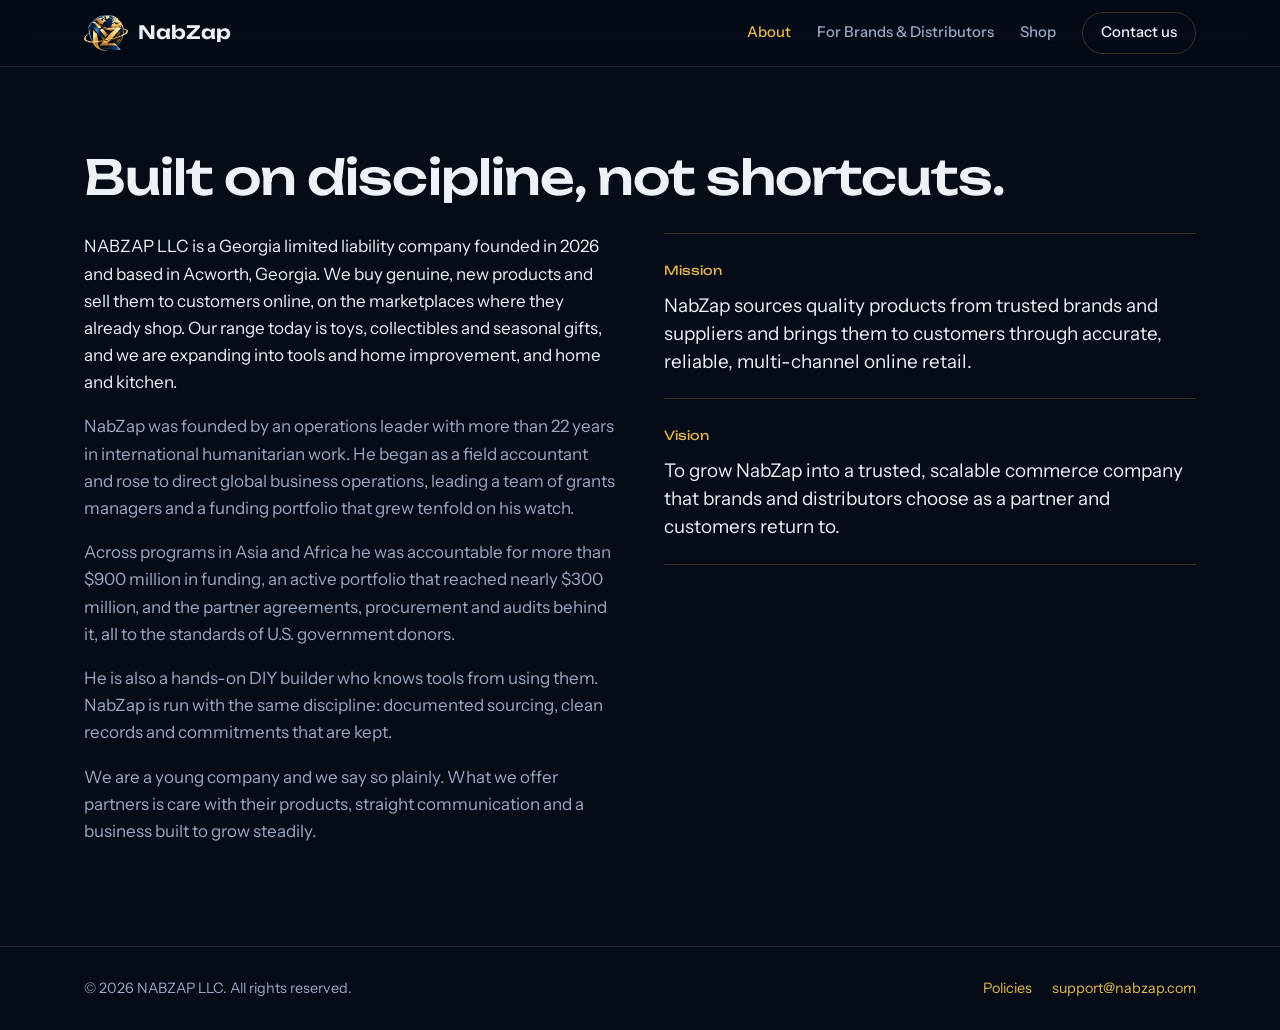
==== about.html @ 9b012431 "Menu, earth scene, contact and bio updates" ====
<!DOCTYPE html>
<html lang="en">
<head>
<meta charset="utf-8">
<meta name="viewport" content="width=device-width, initial-scale=1">
<meta name="theme-color" content="#050b17">
<title>About | NabZap</title>
<meta name="description" content="About NABZAP LLC: our mission, vision and the experience behind the company.">
<link rel="icon" type="image/png" href="favicon.png">
<link rel="stylesheet" href="style.css">
</head>
<body>

<header class="site">
  <div class="wrap">
    <a class="brand" href="index.html"><img src="logo.png" alt="NabZap logo"><span>NabZap</span></a>
    <button class="menu-btn" type="button" aria-label="Menu" aria-expanded="false" aria-controls="site-nav"><span></span><span></span><span></span></button>
    <nav class="main" id="site-nav">
      <a href="about.html" aria-current="page">About</a>
      <a href="brands.html">For Brands &amp; Distributors</a>
      <a href="shop.html">Shop</a>
      <a class="nav-cta" href="contact.html">Contact us</a>
    </nav>
  </div>
</header>

<main>

<section class="band">
  <div class="wrap">
    <h1 class="page">Built on discipline, not shortcuts.</h1>
    <div class="grid two">
      <div>
        <p>NABZAP LLC is a Georgia limited liability company founded in 2026 and based in Acworth, Georgia. We buy genuine, new products and sell them to customers online, on the marketplaces where they already shop. Our range today is toys, collectibles and seasonal gifts, and we are expanding into tools and home improvement, and home and kitchen.</p>
        <p class="muted">NabZap was founded by an operations leader with more than 22 years in international humanitarian work. He began as a field accountant and rose to direct global business operations, leading a team of grants managers and a funding portfolio that grew tenfold on his watch.</p>
        <p class="muted">Across programs in Asia and Africa he was accountable for more than $900 million in funding, an active portfolio that reached nearly $300 million, and the partner agreements, procurement and audits behind it, all to the standards of U.S. government donors.</p>
        <p class="muted">He is also a hands-on DIY builder who knows tools from using them. NabZap is run with the same discipline: documented sourcing, clean records and commitments that are kept.</p>
        <p class="muted">We are a young company and we say so plainly. What we offer partners is care with their products, straight communication and a business built to grow steadily.</p>
      </div>
      <div>
        <div class="statement">
          <span class="label">Mission</span>
          <p>NabZap sources quality products from trusted brands and suppliers and brings them to customers through accurate, reliable, multi-channel online retail.</p>
        </div>
        <div class="statement">
          <span class="label">Vision</span>
          <p>To grow NabZap into a trusted, scalable commerce company that brands and distributors choose as a partner and customers return to.</p>
        </div>
      </div>
    </div>
  </div>
</section>

</main>

<footer class="site">
  <div class="wrap">
    <div>© 2026 NABZAP LLC. All rights reserved.</div>
    <div><a href="policies.html">Policies</a><a href="mailto:support@nabzap.com">support@nabzap.com</a></div>
  </div>
</footer>
<script src="site.js"></script>
</body>
</html>
---- style.css ----
@import url("https://fonts.googleapis.com/css2?family=Unbounded:wght@400;500;600&family=Instrument+Sans:wght@400;500;600&display=swap");

:root {
  --space: #050b17;
  --deep: #0a1730;
  --panel: #0e1f3f;
  --gold: #e6b84a;
  --gold-deep: #b8892b;
  --ice: #edf1f8;
  --mist: #9aa8c0;
  --line: rgba(230, 184, 74, 0.22);
  --line-soft: rgba(154, 168, 192, 0.18);
  --display: "Unbounded", "Segoe UI", system-ui, sans-serif;
  --body: "Instrument Sans", -apple-system, "Segoe UI", Roboto, Arial, sans-serif;
}
* { box-sizing: border-box; }
html { scroll-behavior: smooth; }
body {
  margin: 0;
  background: var(--space);
  color: var(--ice);
  font-family: var(--body);
  font-size: 17px;
  line-height: 1.6;
  overflow-x: hidden;
}
h1, h2, h3 { font-family: var(--display); font-weight: 500; line-height: 1.12; margin: 0 0 0.6em; letter-spacing: -0.02em; color: var(--ice); }
h1 { font-size: clamp(2.1rem, 5.4vw, 4rem); }
h2 { font-size: clamp(1.5rem, 3.4vw, 2.5rem); max-width: 18em; }
h3 { font-size: 1rem; letter-spacing: 0; }
p { margin: 0 0 1em; max-width: 62ch; }
a { color: var(--gold); }
a:focus-visible, .btn:focus-visible { outline: 2px solid var(--gold); outline-offset: 3px; }
.wrap { max-width: 1160px; margin: 0 auto; padding: 0 24px; }
.muted { color: var(--mist); }

/* Header */
header.site {
  position: sticky; top: 0; z-index: 20;
  background: rgba(5, 11, 23, 0.78);
  -webkit-backdrop-filter: blur(14px); backdrop-filter: blur(14px);
  border-bottom: 1px solid var(--line-soft);
}
header.site .wrap { display: flex; align-items: center; justify-content: space-between; gap: 12px 24px; padding-top: 12px; padding-bottom: 12px; flex-wrap: wrap; }
.brand { display: flex; align-items: center; gap: 10px; text-decoration: none; }
.brand img { width: 44px; height: auto; }
.brand span { font-family: var(--display); font-size: 1.15rem; font-weight: 600; color: var(--ice); }
nav.main { display: flex; gap: 8px 26px; flex-wrap: wrap; }
nav.main a { text-decoration: none; color: var(--mist); font-size: 0.93rem; font-weight: 500; transition: color 0.15s; }
nav.main a:hover { color: var(--gold); }

/* Hero: the one bold moment. Orbit rings echo the ring in the logo. */
.hero { position: relative; padding: 72px 0 84px; }
.hero::before {
  content: ""; position: absolute; inset: 0; pointer-events: none;
  background:
    radial-gradient(60% 70% at 78% 45%, rgba(30, 72, 150, 0.42), transparent 70%),
    radial-gradient(40% 50% at 80% 50%, rgba(230, 184, 74, 0.10), transparent 70%);
}
.hero .wrap { position: relative; display: grid; grid-template-columns: 1.15fr 1fr; gap: 32px; align-items: center; }
.tagline { font-family: var(--display); font-size: 0.82rem; font-weight: 400; color: var(--gold); margin-bottom: 22px; }
.hero h1 { background: linear-gradient(100deg, #ffffff 30%, #f3d58a 100%); -webkit-background-clip: text; background-clip: text; color: transparent; }
.hero p.lead { font-size: 1.14rem; color: var(--mist); max-width: 46ch; }
.orbit { position: relative; width: min(100%, 460px); aspect-ratio: 1; justify-self: center; display: grid; place-items: center; }
.orbit img { position: relative; width: 74%; height: auto; filter: drop-shadow(0 24px 60px rgba(20, 60, 140, 0.65)); }
.orbit i {
  position: absolute; inset: 0; border-radius: 50%;
  border: 1px solid var(--line);
  transform: rotateX(72deg) rotateZ(0deg);
  animation: spin 26s linear infinite;
}
.orbit i::after { content: ""; position: absolute; top: -4px; left: 50%; width: 8px; height: 8px; border-radius: 50%; background: var(--gold); box-shadow: 0 0 14px 3px rgba(230, 184, 74, 0.8); }
.orbit i:nth-child(2) { inset: 9%; transform: rotateX(72deg) rotateY(24deg); animation-duration: 38s; animation-direction: reverse; border-color: rgba(154, 168, 192, 0.25); }
.orbit i:nth-child(2)::after { background: #8fb4ff; box-shadow: 0 0 14px 3px rgba(120, 165, 255, 0.8); }
@keyframes spin { to { transform: rotateX(72deg) rotateZ(360deg); } }
.orbit i:nth-child(2) { animation-name: spin2; }
@keyframes spin2 { from { transform: rotateX(72deg) rotateY(24deg) rotateZ(0deg); } to { transform: rotateX(72deg) rotateY(24deg) rotateZ(360deg); } }

.btns { display: flex; gap: 12px; flex-wrap: wrap; margin-top: 28px; }
.btn {
  display: inline-block; padding: 13px 24px; border-radius: 999px;
  font-family: var(--body); font-weight: 600; font-size: 0.95rem; text-decoration: none;
  background: linear-gradient(180deg, #f1cb6a, var(--gold-deep)); color: #0a1326;
  border: 1px solid transparent; transition: transform 0.15s, box-shadow 0.15s;
}
.btn:hover { transform: translateY(-1px); box-shadow: 0 8px 28px rgba(230, 184, 74, 0.32); }
.btn.ghost { background: transparent; color: var(--ice); border-color: var(--line); }
.btn.ghost:hover { border-color: var(--gold); box-shadow: none; }

/* Positioning band */
.strip { border-top: 1px solid var(--line-soft); border-bottom: 1px solid var(--line-soft); }
.strip .wrap { display: grid; grid-template-columns: repeat(3, 1fr); padding-top: 0; padding-bottom: 0; }
.strip span { padding: 20px 0; font-family: var(--display); font-size: 0.84rem; font-weight: 400; color: var(--ice); text-align: center; border-left: 1px solid var(--line-soft); }
.strip span:first-child { border-left: 0; }

/* Sections */
.band { padding: 84px 0; }
.band.lift { background: linear-gradient(180deg, var(--deep), var(--space)); border-top: 1px solid var(--line-soft); }
.intro { color: var(--mist); font-size: 1.08rem; margin-bottom: 36px; }
.grid { display: grid; gap: 28px; }
.grid.two { grid-template-columns: 1fr 1fr; gap: 48px; }

/* Mission and vision */
.statement { padding: 22px 0; border-top: 1px solid var(--line); }
.statement:last-child { border-bottom: 1px solid var(--line); }
.statement .label { font-family: var(--display); font-size: 0.78rem; color: var(--gold); }
.statement p { font-size: 1.18rem; line-height: 1.5; color: var(--ice); margin: 8px 0 0; }

/* Source, Sell, Grow: a real sequence, so it is numbered */
.steps { display: grid; grid-template-columns: repeat(3, 1fr); border: 1px solid var(--line-soft); border-radius: 18px; overflow: hidden; }
.step { padding: 30px 28px 26px; border-left: 1px solid var(--line-soft); background: rgba(14, 31, 63, 0.35); }
.step:first-child { border-left: 0; }
.step .num { font-family: var(--display); font-size: 2.4rem; font-weight: 400; line-height: 1; color: transparent; -webkit-text-stroke: 1px var(--gold); margin-bottom: 18px; }
.step h3 { font-size: 1.15rem; margin-bottom: 8px; }
.step p { color: var(--mist); margin: 0; }

/* Partners */
.panel { background: var(--panel); border: 1px solid var(--line); border-radius: 18px; padding: 30px; }
.panel.plain { background: transparent; border-color: var(--line-soft); }
.panel h3 { color: var(--gold); margin-bottom: 16px; }
ul.check { list-style: none; padding: 0; margin: 0; }
ul.check li { position: relative; padding: 0 0 0 26px; margin-bottom: 13px; color: var(--mist); }
ul.check li strong { color: var(--ice); font-weight: 600; }
ul.check li::before { content: ""; position: absolute; left: 0; top: 0.62em; width: 12px; height: 1px; background: var(--gold); }
ul.check.short li { color: var(--ice); margin-bottom: 9px; }

/* Shop */
.shelf { display: grid; grid-template-columns: repeat(3, 1fr); gap: 1px; background: var(--line-soft); border: 1px solid var(--line-soft); border-radius: 18px; overflow: hidden; }
.product { background: var(--space); padding: 26px; display: flex; flex-direction: column; align-items: flex-start; transition: background 0.2s; }
.product:hover { background: #0a152b; }
.product img { width: 100%; aspect-ratio: 4 / 3; object-fit: cover; border-radius: 10px; margin-bottom: 16px; }
.product .tag { font-size: 0.82rem; color: var(--gold); margin-bottom: 8px; }
.product h3 { font-size: 0.98rem; line-height: 1.3; margin-bottom: 8px; }
.product p { color: var(--mist); font-size: 0.96rem; margin: 0 0 14px; }
.product .btn { margin-top: auto; padding: 9px 18px; font-size: 0.88rem; }
.note { font-size: 0.9rem; color: var(--mist); }

/* Contact */
.contact-list { list-style: none; padding: 0; margin: 0; }
.contact-list li { padding: 16px 0; border-top: 1px solid var(--line-soft); }
.contact-list li:last-child { border-bottom: 1px solid var(--line-soft); }
.contact-list .k { display: block; font-size: 0.86rem; color: var(--mist); }
.contact-list a { font-family: var(--display); font-size: clamp(1rem, 2.4vw, 1.3rem); font-weight: 400; text-decoration: none; color: var(--ice); }
.contact-list a:hover { color: var(--gold); }
.contact-list .v { font-size: 1.05rem; }

footer.site { border-top: 1px solid var(--line-soft); color: var(--mist); padding: 30px 0; font-size: 0.9rem; }
footer.site .wrap { display: flex; justify-content: space-between; gap: 14px; flex-wrap: wrap; }
footer.site a { text-decoration: none; margin-left: 20px; }
footer.site a:first-child { margin-left: 0; }

/* Policies page */
.doc { max-width: 780px; }
.doc h1 { font-size: clamp(1.8rem, 4vw, 2.6rem); margin-bottom: 0.3em; }
.doc h2 { font-size: 1.25rem; margin-top: 2em; color: var(--gold); }
.doc p { color: #c9d2e2; }

[hidden] { display: none !important; }

@media (max-width: 860px) {
  .hero { padding: 36px 0 56px; }
  .hero .wrap, .grid.two { grid-template-columns: 1fr; }
  .orbit { order: -1; width: min(72%, 300px); }
  .steps, .shelf { grid-template-columns: 1fr; }
  .step { border-left: 0; border-top: 1px solid var(--line-soft); }
  .step:first-child { border-top: 0; }
  .strip .wrap { grid-template-columns: 1fr; }
  .strip span { border-left: 0; border-top: 1px solid var(--line-soft); padding: 14px 0; }
  .strip span:first-child { border-top: 0; }
  .band { padding: 56px 0; }
}
@media (prefers-reduced-motion: reduce) {
  html { scroll-behavior: auto; }
  .orbit i { animation: none; }
  .btn { transition: none; }
}

/* Multi-page additions */
nav.main a[aria-current="page"] { color: var(--gold); }
h1.page { font-size: clamp(1.8rem, 4.2vw, 3rem); max-width: 20em; }
.doors { display: grid; grid-template-columns: repeat(3, 1fr); gap: 20px; }
.door { display: flex; flex-direction: column; padding: 28px; border: 1px solid var(--line-soft); border-radius: 18px; text-decoration: none; color: var(--ice); transition: border-color 0.2s, background 0.2s; }
.door:hover { border-color: var(--gold); background: rgba(14, 31, 63, 0.5); }
.door h3 { font-size: 1.05rem; margin-bottom: 10px; }
.door p { color: var(--mist); font-size: 0.97rem; }
.door span { margin-top: auto; color: var(--gold); font-weight: 600; font-size: 0.93rem; }
@media (max-width: 860px) { .doors { grid-template-columns: 1fr; } }

body { min-height: 100vh; display: flex; flex-direction: column; }
main { flex: 1; }

/* Home page scene: sunrise glow behind the logo, the earth at night below, trade routes from Georgia */
.hero { padding-bottom: 150px; }
.hero::before {
  background:
    radial-gradient(34% 44% at 84% 26%, rgba(255, 196, 92, 0.20), transparent 70%),
    radial-gradient(60% 70% at 78% 45%, rgba(30, 72, 150, 0.42), transparent 70%);
}
.orbit::before {
  content: ""; position: absolute; top: 9%; right: 13%; width: 44%; aspect-ratio: 1; border-radius: 50%;
  background: radial-gradient(circle, rgba(255, 236, 190, 0.95) 0%, rgba(255, 190, 80, 0.55) 16%, rgba(255, 170, 50, 0.16) 42%, transparent 68%);
  filter: blur(6px);
}
.earth {
  position: relative; margin-top: -170px; height: clamp(300px, 40vw, 620px); pointer-events: none;
  -webkit-mask-image: linear-gradient(180deg, transparent 0%, #000 22%, #000 78%, transparent 100%);
  mask-image: linear-gradient(180deg, transparent 0%, #000 22%, #000 78%, transparent 100%);
}
.earth svg { display: block; width: 100%; height: 100%; }
.earth .route { fill: none; stroke: rgba(240, 200, 110, 0.38); stroke-width: 1.1; }
.earth .pulse { fill: none; stroke: #ffe3a1; stroke-width: 2.2; stroke-linecap: round; stroke-dasharray: 9 91; stroke-dashoffset: 100; animation: travel 6.3s linear infinite; }
.earth .dot { fill: #ffe3a1; }
.earth .hubdot { fill: #fff6dc; }
@keyframes travel { to { stroke-dashoffset: 0; } }
.strip { position: relative; margin-top: -60px; background: rgba(5, 11, 23, 0.72); -webkit-backdrop-filter: blur(8px); backdrop-filter: blur(8px); }
.hero .wrap { z-index: 2; }
@media (max-width: 860px) {
  .hero { padding-bottom: 120px; }
  .earth { height: 78vw; margin-top: -120px; }
  .strip { margin-top: -30px; }
}
@media (prefers-reduced-motion: reduce) { .earth .pulse { animation: none; stroke-dashoffset: 55; } }

/* Earth sits higher and shows more of the planet, so the routes land in view */
.hero { padding-bottom: 170px; }
.earth {
  margin-top: -250px; height: clamp(320px, 50vw, 980px);
  -webkit-mask-image: linear-gradient(180deg, transparent 0%, #000 16%, #000 90%, transparent 100%);
  mask-image: linear-gradient(180deg, transparent 0%, #000 16%, #000 90%, transparent 100%);
}
.strip { margin-top: -40px; }
@media (max-width: 860px) {
  .hero { padding-bottom: 130px; }
  .earth { height: 92vw; margin-top: -150px; }
  .strip { margin-top: -24px; }
}

/* Header: links plus a contact button on wide screens, a three-line menu on phones */
nav.main { align-items: center; }
nav.main a.nav-cta { color: var(--ice); border: 1px solid var(--line); border-radius: 999px; padding: 8px 18px; transition: border-color 0.15s, background 0.15s; }
nav.main a.nav-cta:hover, nav.main a.nav-cta[aria-current="page"] { border-color: var(--gold); color: var(--gold); background: rgba(230, 184, 74, 0.08); }
.menu-btn { display: none; width: 44px; height: 44px; padding: 0; background: transparent; border: 1px solid var(--line-soft); border-radius: 12px; cursor: pointer; flex-direction: column; align-items: center; justify-content: center; gap: 5px; }
.menu-btn span { display: block; width: 20px; height: 2px; border-radius: 2px; background: var(--ice); transition: transform 0.2s, opacity 0.2s; }
.menu-btn:focus-visible { outline: 2px solid var(--gold); outline-offset: 3px; }
@media (max-width: 760px) {
  .menu-btn { display: flex; }
  header.site .wrap { flex-wrap: wrap; }
  .js nav.main { display: none; }
  nav.main, .js header.site.open nav.main { display: flex; flex-direction: column; align-items: stretch; width: 100%; gap: 0; padding: 6px 0 10px; }
  nav.main a { padding: 14px 2px; font-size: 1.05rem; color: var(--ice); border-top: 1px solid var(--line-soft); }
  nav.main a.nav-cta { margin-top: 12px; text-align: center; border: 1px solid var(--gold); color: var(--gold); padding: 12px; }
  header.site.open .menu-btn span:nth-child(1) { transform: translateY(7px) rotate(45deg); }
  header.site.open .menu-btn span:nth-child(2) { opacity: 0; }
  header.site.open .menu-btn span:nth-child(3) { transform: translateY(-7px) rotate(-45deg); }
}
@media (prefers-reduced-motion: reduce) { .menu-btn span { transition: none; } }
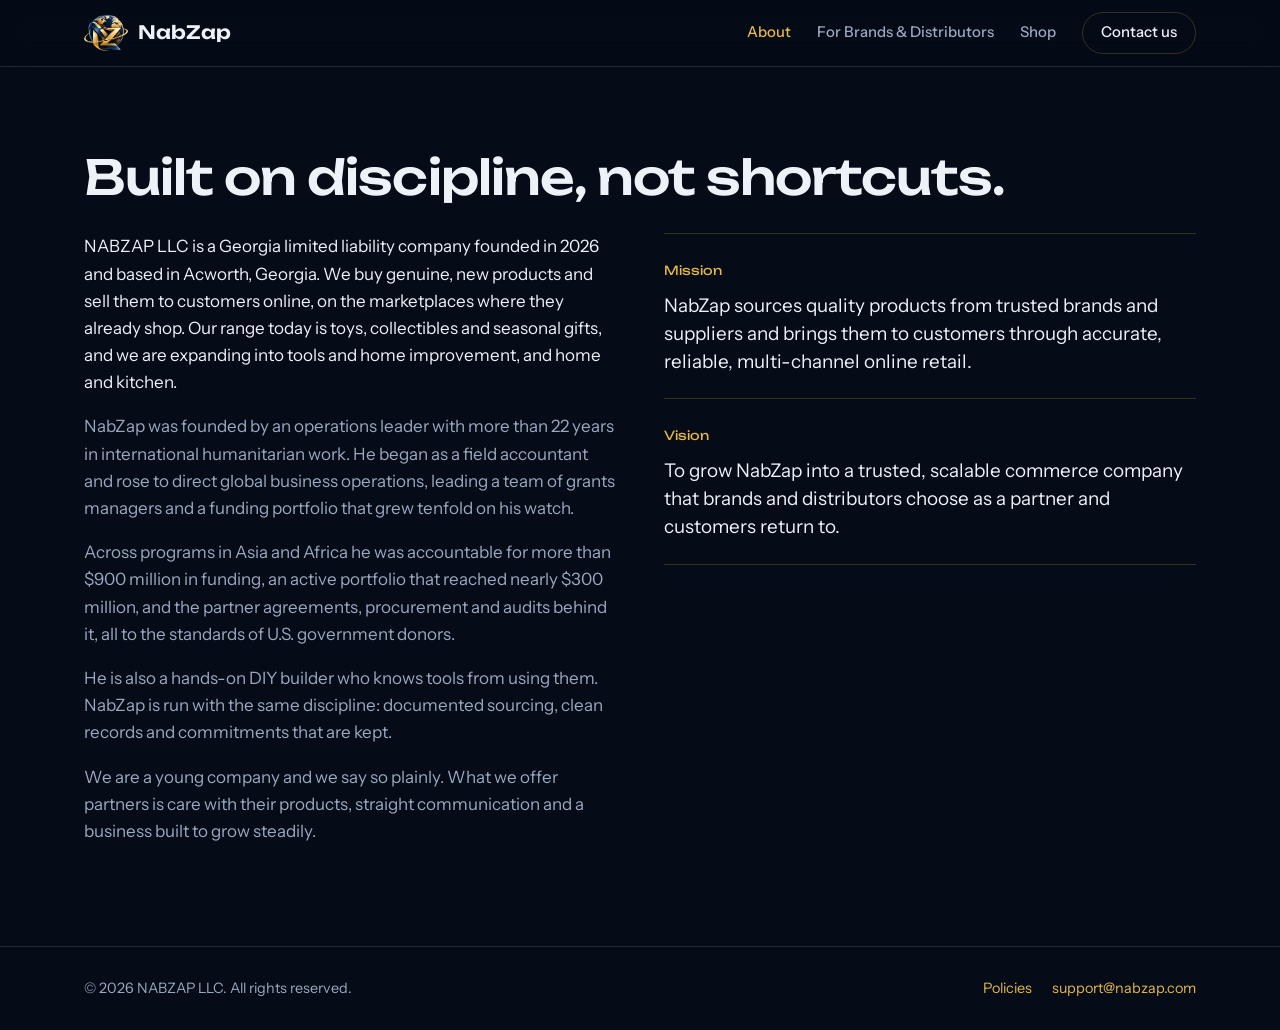
==== commit f7d9304c: "Add previews, FAQ, sitemap, lighter images" ====
--- a/about.html
+++ b/about.html
@@ -6,6 +6,19 @@
 <meta name="theme-color" content="#050b17">
 <title>About | NabZap</title>
 <meta name="description" content="About NABZAP LLC: our mission, vision and the experience behind the company.">
+<link rel="canonical" href="https://www.nabzap.com/about.html">
+<meta property="og:type" content="website">
+<meta property="og:site_name" content="NabZap">
+<meta property="og:title" content="About | NabZap">
+<meta property="og:description" content="About NABZAP LLC: our mission, vision and the experience behind the company.">
+<meta property="og:url" content="https://www.nabzap.com/about.html">
+<meta property="og:image" content="https://www.nabzap.com/share.jpg">
+<meta property="og:image:width" content="1200">
+<meta property="og:image:height" content="630">
+<meta name="twitter:card" content="summary_large_image">
+<link rel="preconnect" href="https://fonts.googleapis.com">
+<link rel="preconnect" href="https://fonts.gstatic.com" crossorigin>
+<link rel="stylesheet" href="https://fonts.googleapis.com/css2?family=Unbounded:wght@400;500;600&amp;family=Instrument+Sans:wght@400;500;600&amp;display=swap">
 <link rel="icon" type="image/png" href="favicon.png">
 <link rel="stylesheet" href="style.css">
 </head>
@@ -13,7 +26,7 @@
 
 <header class="site">
   <div class="wrap">
-    <a class="brand" href="index.html"><img src="logo.png" alt="NabZap logo"><span>NabZap</span></a>
+    <a class="brand" href="index.html"><img src="logo-sm.webp" alt="NabZap logo" width="44" height="36"><span>NabZap</span></a>
     <button class="menu-btn" type="button" aria-label="Menu" aria-expanded="false" aria-controls="site-nav"><span></span><span></span><span></span></button>
     <nav class="main" id="site-nav">
       <a href="about.html" aria-current="page">About</a>
--- a/style.css
+++ b/style.css
@@ -1,5 +1,3 @@
-@import url("https://fonts.googleapis.com/css2?family=Unbounded:wght@400;500;600&family=Instrument+Sans:wght@400;500;600&display=swap");
-
 :root {
   --space: #050b17;
   --deep: #0a1730;
@@ -254,3 +252,14 @@
   header.site.open .menu-btn span:nth-child(3) { transform: translateY(-7px) rotate(-45deg); }
 }
 @media (prefers-reduced-motion: reduce) { .menu-btn span { transition: none; } }
+
+/* FAQ */
+.faq { border-top: 1px solid var(--line-soft); max-width: 860px; }
+.faq details { border-bottom: 1px solid var(--line-soft); }
+.faq summary { cursor: pointer; list-style: none; padding: 20px 40px 20px 0; position: relative; font-weight: 600; font-size: 1.05rem; color: var(--ice); }
+.faq summary::-webkit-details-marker { display: none; }
+.faq summary::after { content: "+"; position: absolute; right: 6px; top: 50%; transform: translateY(-50%); font-size: 1.5rem; font-weight: 400; color: var(--gold); }
+.faq details[open] summary::after { content: "\2013"; }
+.faq summary:focus-visible { outline: 2px solid var(--gold); outline-offset: 2px; }
+.faq details p { color: var(--mist); margin: 0 0 20px; }
+.brand img { height: auto; }
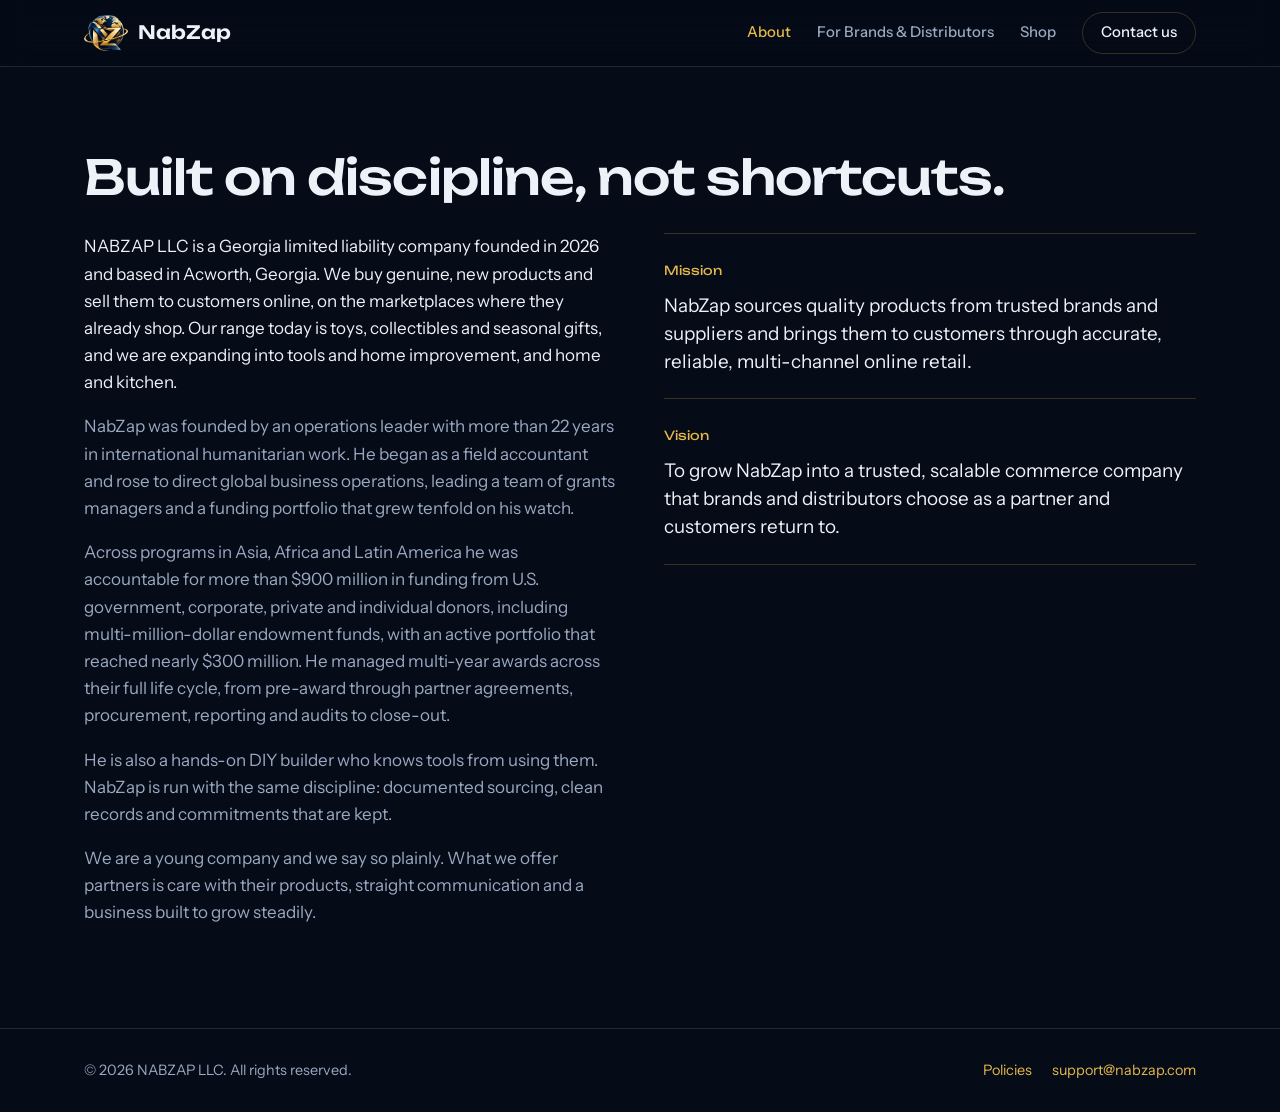
==== commit 55de3da9: "Bio, phone number and general Shop page" ====
--- a/about.html
+++ b/about.html
@@ -46,7 +46,7 @@
       <div>
         <p>NABZAP LLC is a Georgia limited liability company founded in 2026 and based in Acworth, Georgia. We buy genuine, new products and sell them to customers online, on the marketplaces where they already shop. Our range today is toys, collectibles and seasonal gifts, and we are expanding into tools and home improvement, and home and kitchen.</p>
         <p class="muted">NabZap was founded by an operations leader with more than 22 years in international humanitarian work. He began as a field accountant and rose to direct global business operations, leading a team of grants managers and a funding portfolio that grew tenfold on his watch.</p>
-        <p class="muted">Across programs in Asia and Africa he was accountable for more than $900 million in funding, an active portfolio that reached nearly $300 million, and the partner agreements, procurement and audits behind it, all to the standards of U.S. government donors.</p>
+        <p class="muted">Across programs in Asia, Africa and Latin America he was accountable for more than $900 million in funding from U.S. government, corporate, private and individual donors, including multi-million-dollar endowment funds, with an active portfolio that reached nearly $300 million. He managed multi-year awards across their full life cycle, from pre-award through partner agreements, procurement, reporting and audits to close-out.</p>
         <p class="muted">He is also a hands-on DIY builder who knows tools from using them. NabZap is run with the same discipline: documented sourcing, clean records and commitments that are kept.</p>
         <p class="muted">We are a young company and we say so plainly. What we offer partners is care with their products, straight communication and a business built to grow steadily.</p>
       </div>
--- a/style.css
+++ b/style.css
@@ -263,3 +263,13 @@
 .faq summary:focus-visible { outline: 2px solid var(--gold); outline-offset: 2px; }
 .faq details p { color: var(--mist); margin: 0 0 20px; }
 .brand img { height: auto; }
+
+/* Company facts */
+.facts { display: grid; grid-template-columns: 1fr 1fr; gap: 0 48px; margin: 0; border-top: 1px solid var(--line-soft); }
+.facts > div { display: grid; grid-template-columns: 11em 1fr; gap: 16px; padding: 16px 0; border-bottom: 1px solid var(--line-soft); }
+.facts dt { color: var(--mist); font-size: 0.95rem; }
+.facts dd { margin: 0; color: var(--ice); }
+@media (max-width: 860px) { .facts { grid-template-columns: 1fr; } .facts > div { grid-template-columns: 1fr; gap: 2px; } }
+
+.product .supplier { margin-top: auto; padding-top: 14px; border-top: 1px solid var(--line-soft); width: 100%; color: var(--ice); font-size: 0.95rem; }
+.product .supplier span { display: block; color: var(--mist); font-size: 0.82rem; margin-bottom: 2px; }
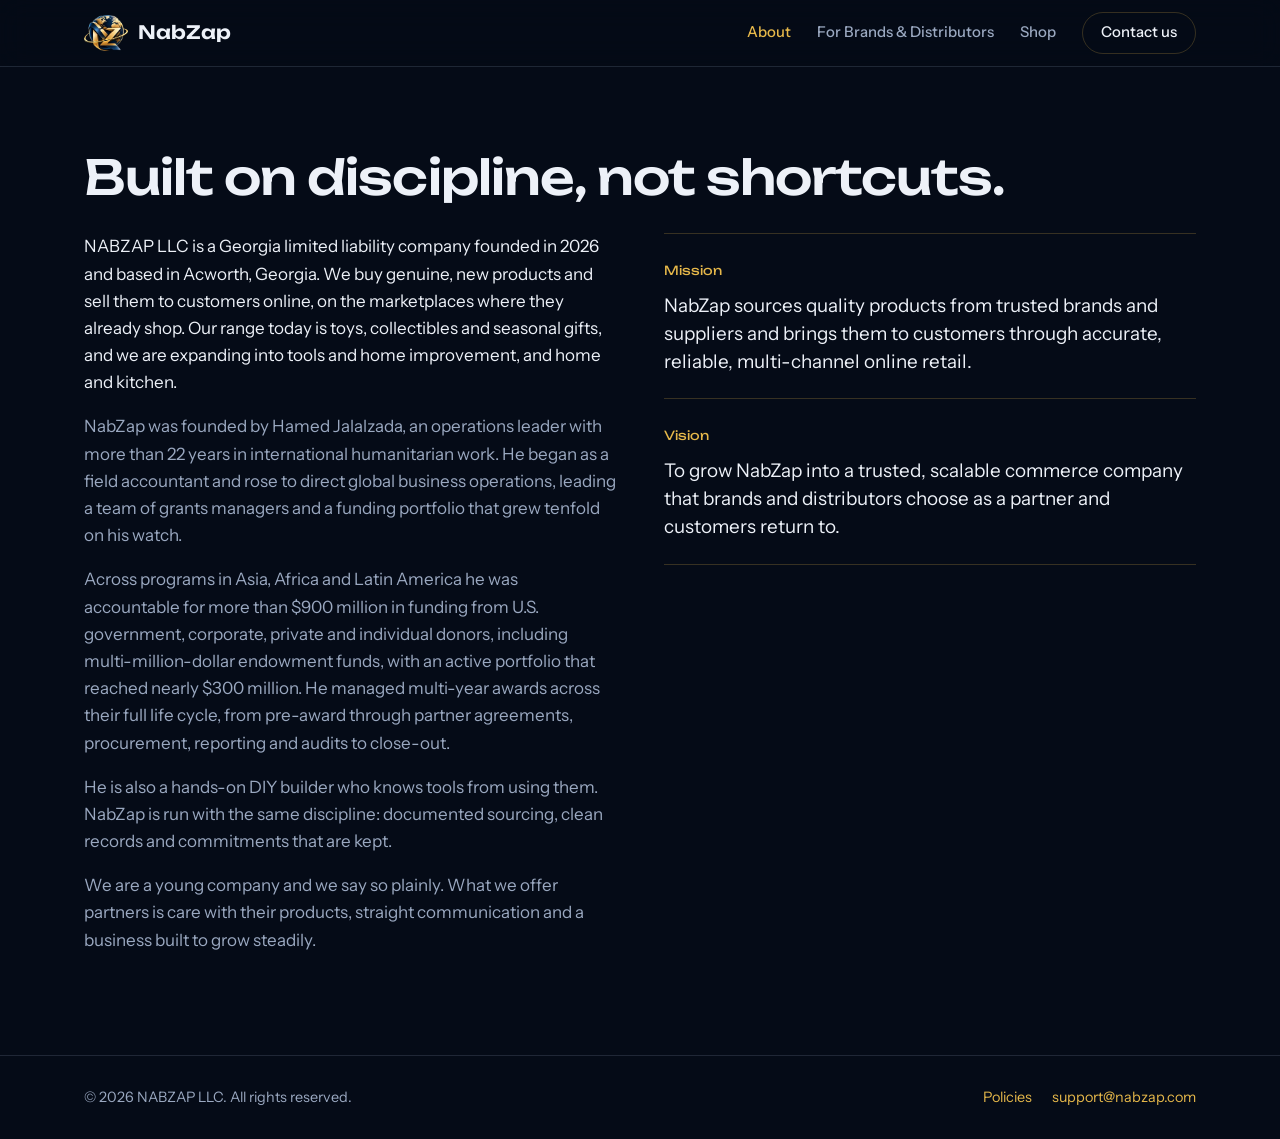
==== commit 0319eb9e: "Founder name, brand commitments, references" ====
--- a/about.html
+++ b/about.html
@@ -45,7 +45,7 @@
     <div class="grid two">
       <div>
         <p>NABZAP LLC is a Georgia limited liability company founded in 2026 and based in Acworth, Georgia. We buy genuine, new products and sell them to customers online, on the marketplaces where they already shop. Our range today is toys, collectibles and seasonal gifts, and we are expanding into tools and home improvement, and home and kitchen.</p>
-        <p class="muted">NabZap was founded by an operations leader with more than 22 years in international humanitarian work. He began as a field accountant and rose to direct global business operations, leading a team of grants managers and a funding portfolio that grew tenfold on his watch.</p>
+        <p class="muted">NabZap was founded by Hamed Jalalzada, an operations leader with more than 22 years in international humanitarian work. He began as a field accountant and rose to direct global business operations, leading a team of grants managers and a funding portfolio that grew tenfold on his watch.</p>
         <p class="muted">Across programs in Asia, Africa and Latin America he was accountable for more than $900 million in funding from U.S. government, corporate, private and individual donors, including multi-million-dollar endowment funds, with an active portfolio that reached nearly $300 million. He managed multi-year awards across their full life cycle, from pre-award through partner agreements, procurement, reporting and audits to close-out.</p>
         <p class="muted">He is also a hands-on DIY builder who knows tools from using them. NabZap is run with the same discipline: documented sourcing, clean records and commitments that are kept.</p>
         <p class="muted">We are a young company and we say so plainly. What we offer partners is care with their products, straight communication and a business built to grow steadily.</p>
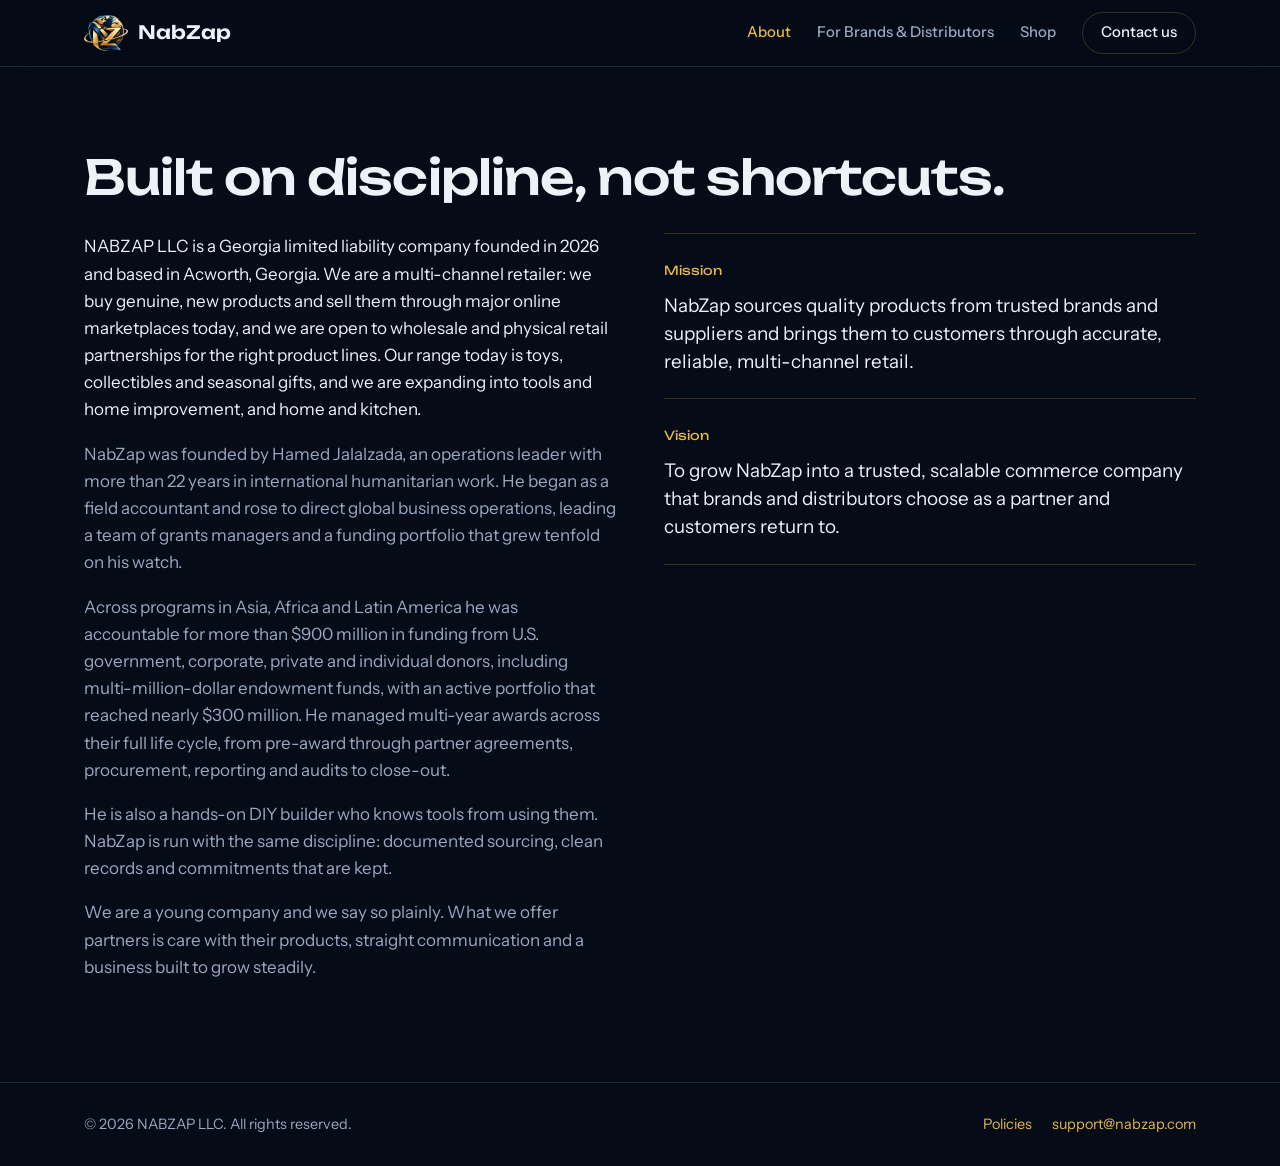
==== commit d9c584a1: "Multi-channel retailer positioning" ====
--- a/about.html
+++ b/about.html
@@ -44,7 +44,7 @@
     <h1 class="page">Built on discipline, not shortcuts.</h1>
     <div class="grid two">
       <div>
-        <p>NABZAP LLC is a Georgia limited liability company founded in 2026 and based in Acworth, Georgia. We buy genuine, new products and sell them to customers online, on the marketplaces where they already shop. Our range today is toys, collectibles and seasonal gifts, and we are expanding into tools and home improvement, and home and kitchen.</p>
+        <p>NABZAP LLC is a Georgia limited liability company founded in 2026 and based in Acworth, Georgia. We are a multi-channel retailer: we buy genuine, new products and sell them through major online marketplaces today, and we are open to wholesale and physical retail partnerships for the right product lines. Our range today is toys, collectibles and seasonal gifts, and we are expanding into tools and home improvement, and home and kitchen.</p>
         <p class="muted">NabZap was founded by Hamed Jalalzada, an operations leader with more than 22 years in international humanitarian work. He began as a field accountant and rose to direct global business operations, leading a team of grants managers and a funding portfolio that grew tenfold on his watch.</p>
         <p class="muted">Across programs in Asia, Africa and Latin America he was accountable for more than $900 million in funding from U.S. government, corporate, private and individual donors, including multi-million-dollar endowment funds, with an active portfolio that reached nearly $300 million. He managed multi-year awards across their full life cycle, from pre-award through partner agreements, procurement, reporting and audits to close-out.</p>
         <p class="muted">He is also a hands-on DIY builder who knows tools from using them. NabZap is run with the same discipline: documented sourcing, clean records and commitments that are kept.</p>
@@ -53,7 +53,7 @@
       <div>
         <div class="statement">
           <span class="label">Mission</span>
-          <p>NabZap sources quality products from trusted brands and suppliers and brings them to customers through accurate, reliable, multi-channel online retail.</p>
+          <p>NabZap sources quality products from trusted brands and suppliers and brings them to customers through accurate, reliable, multi-channel retail.</p>
         </div>
         <div class="statement">
           <span class="label">Vision</span>
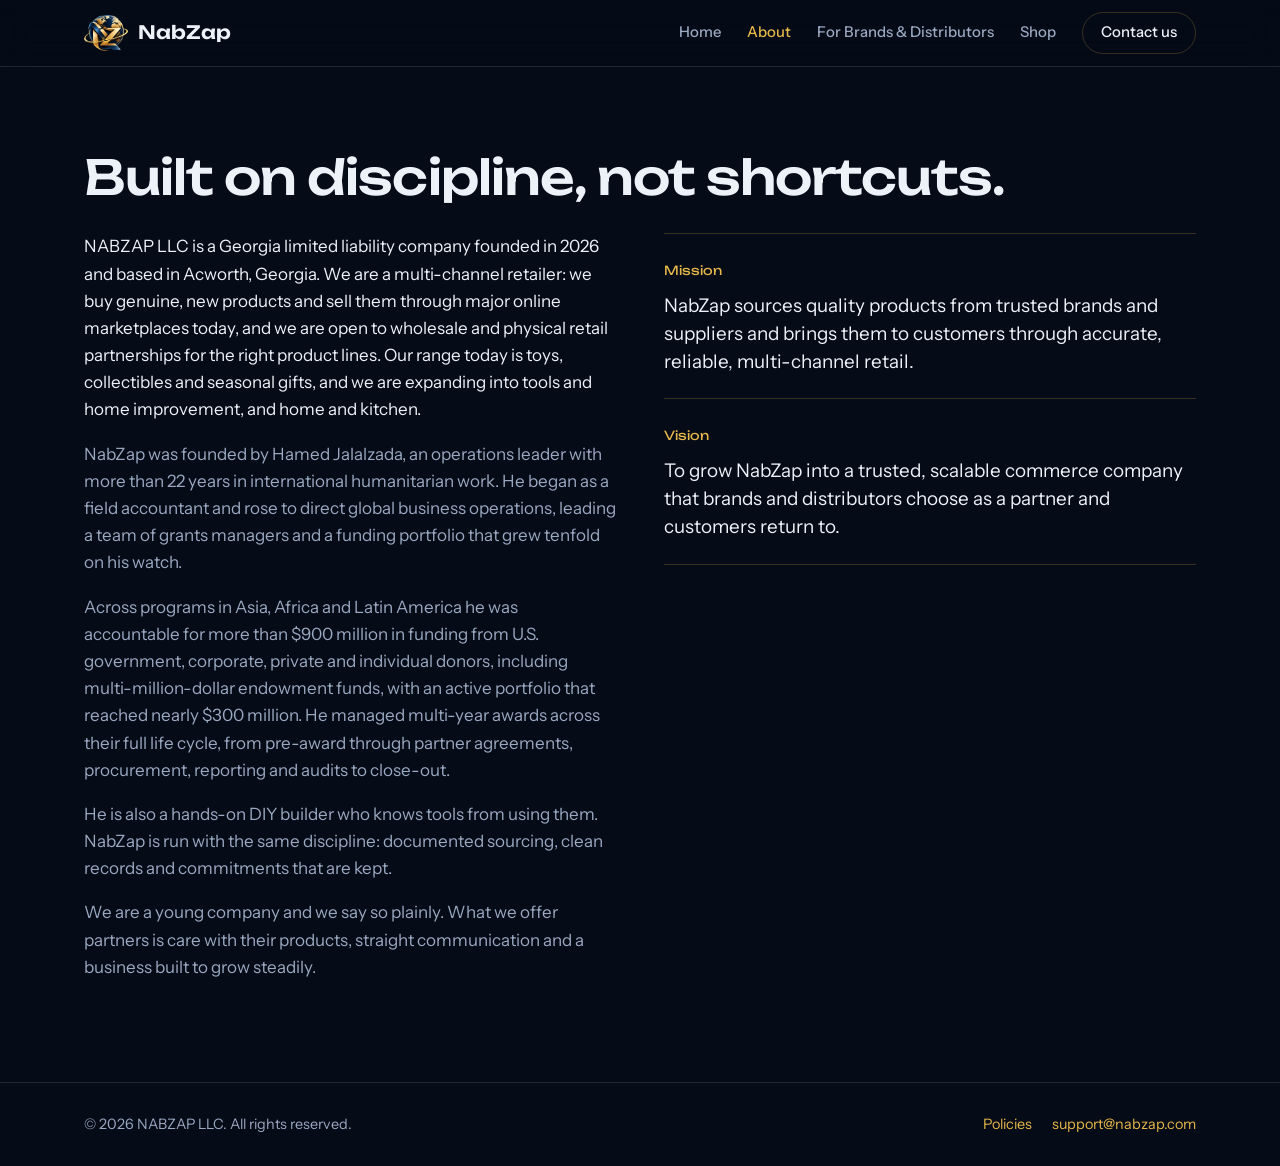
==== commit 365c2fea: "Add Home link, Partner with us" ====
--- a/about.html
+++ b/about.html
@@ -1,6 +1,14 @@
 <!DOCTYPE html>
 <html lang="en">
 <head>
+<!-- Google tag (gtag.js) -->
+<script async src="https://www.googletagmanager.com/gtag/js?id=G-NGZM4W6MFR"></script>
+<script>
+  window.dataLayer = window.dataLayer || [];
+  function gtag(){dataLayer.push(arguments);}
+  gtag('js', new Date());
+  gtag('config', 'G-NGZM4W6MFR');
+</script>
 <meta charset="utf-8">
 <meta name="viewport" content="width=device-width, initial-scale=1">
 <meta name="theme-color" content="#050b17">
@@ -29,6 +37,7 @@
     <a class="brand" href="index.html"><img src="logo-sm.webp" alt="NabZap logo" width="44" height="36"><span>NabZap</span></a>
     <button class="menu-btn" type="button" aria-label="Menu" aria-expanded="false" aria-controls="site-nav"><span></span><span></span><span></span></button>
     <nav class="main" id="site-nav">
+      <a href="index.html">Home</a>
       <a href="about.html" aria-current="page">About</a>
       <a href="brands.html">For Brands &amp; Distributors</a>
       <a href="shop.html">Shop</a>
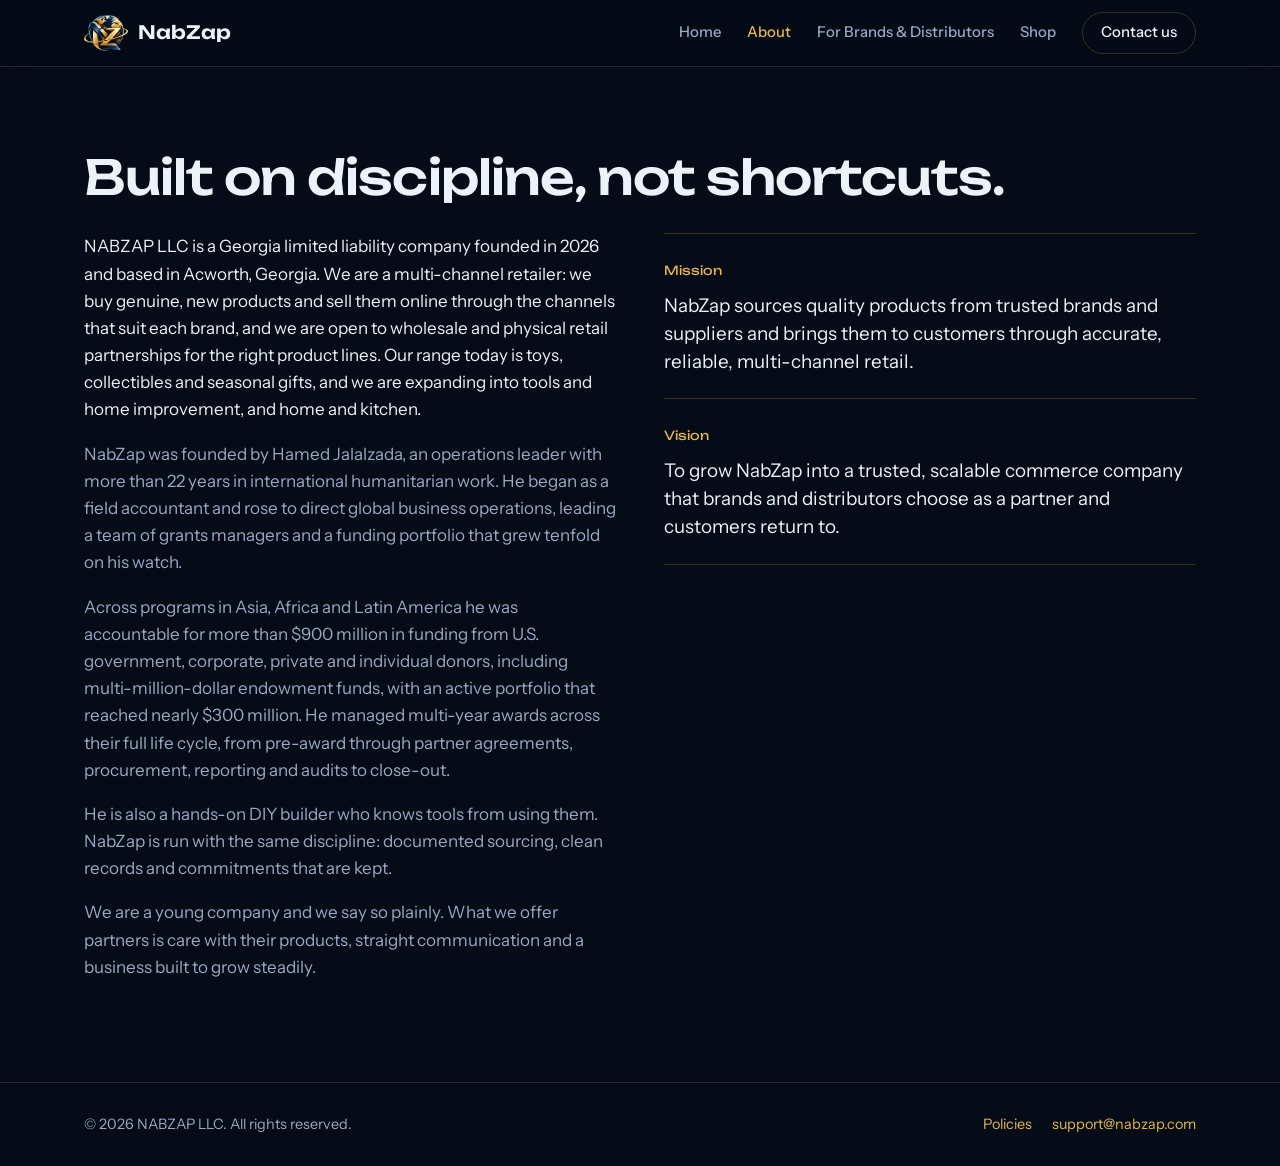
==== commit a14800a8: "Channel-neutral wording" ====
--- a/about.html
+++ b/about.html
@@ -53,7 +53,7 @@
     <h1 class="page">Built on discipline, not shortcuts.</h1>
     <div class="grid two">
       <div>
-        <p>NABZAP LLC is a Georgia limited liability company founded in 2026 and based in Acworth, Georgia. We are a multi-channel retailer: we buy genuine, new products and sell them through major online marketplaces today, and we are open to wholesale and physical retail partnerships for the right product lines. Our range today is toys, collectibles and seasonal gifts, and we are expanding into tools and home improvement, and home and kitchen.</p>
+        <p>NABZAP LLC is a Georgia limited liability company founded in 2026 and based in Acworth, Georgia. We are a multi-channel retailer: we buy genuine, new products and sell them online through the channels that suit each brand, and we are open to wholesale and physical retail partnerships for the right product lines. Our range today is toys, collectibles and seasonal gifts, and we are expanding into tools and home improvement, and home and kitchen.</p>
         <p class="muted">NabZap was founded by Hamed Jalalzada, an operations leader with more than 22 years in international humanitarian work. He began as a field accountant and rose to direct global business operations, leading a team of grants managers and a funding portfolio that grew tenfold on his watch.</p>
         <p class="muted">Across programs in Asia, Africa and Latin America he was accountable for more than $900 million in funding from U.S. government, corporate, private and individual donors, including multi-million-dollar endowment funds, with an active portfolio that reached nearly $300 million. He managed multi-year awards across their full life cycle, from pre-award through partner agreements, procurement, reporting and audits to close-out.</p>
         <p class="muted">He is also a hands-on DIY builder who knows tools from using them. NabZap is run with the same discipline: documented sourcing, clean records and commitments that are kept.</p>
